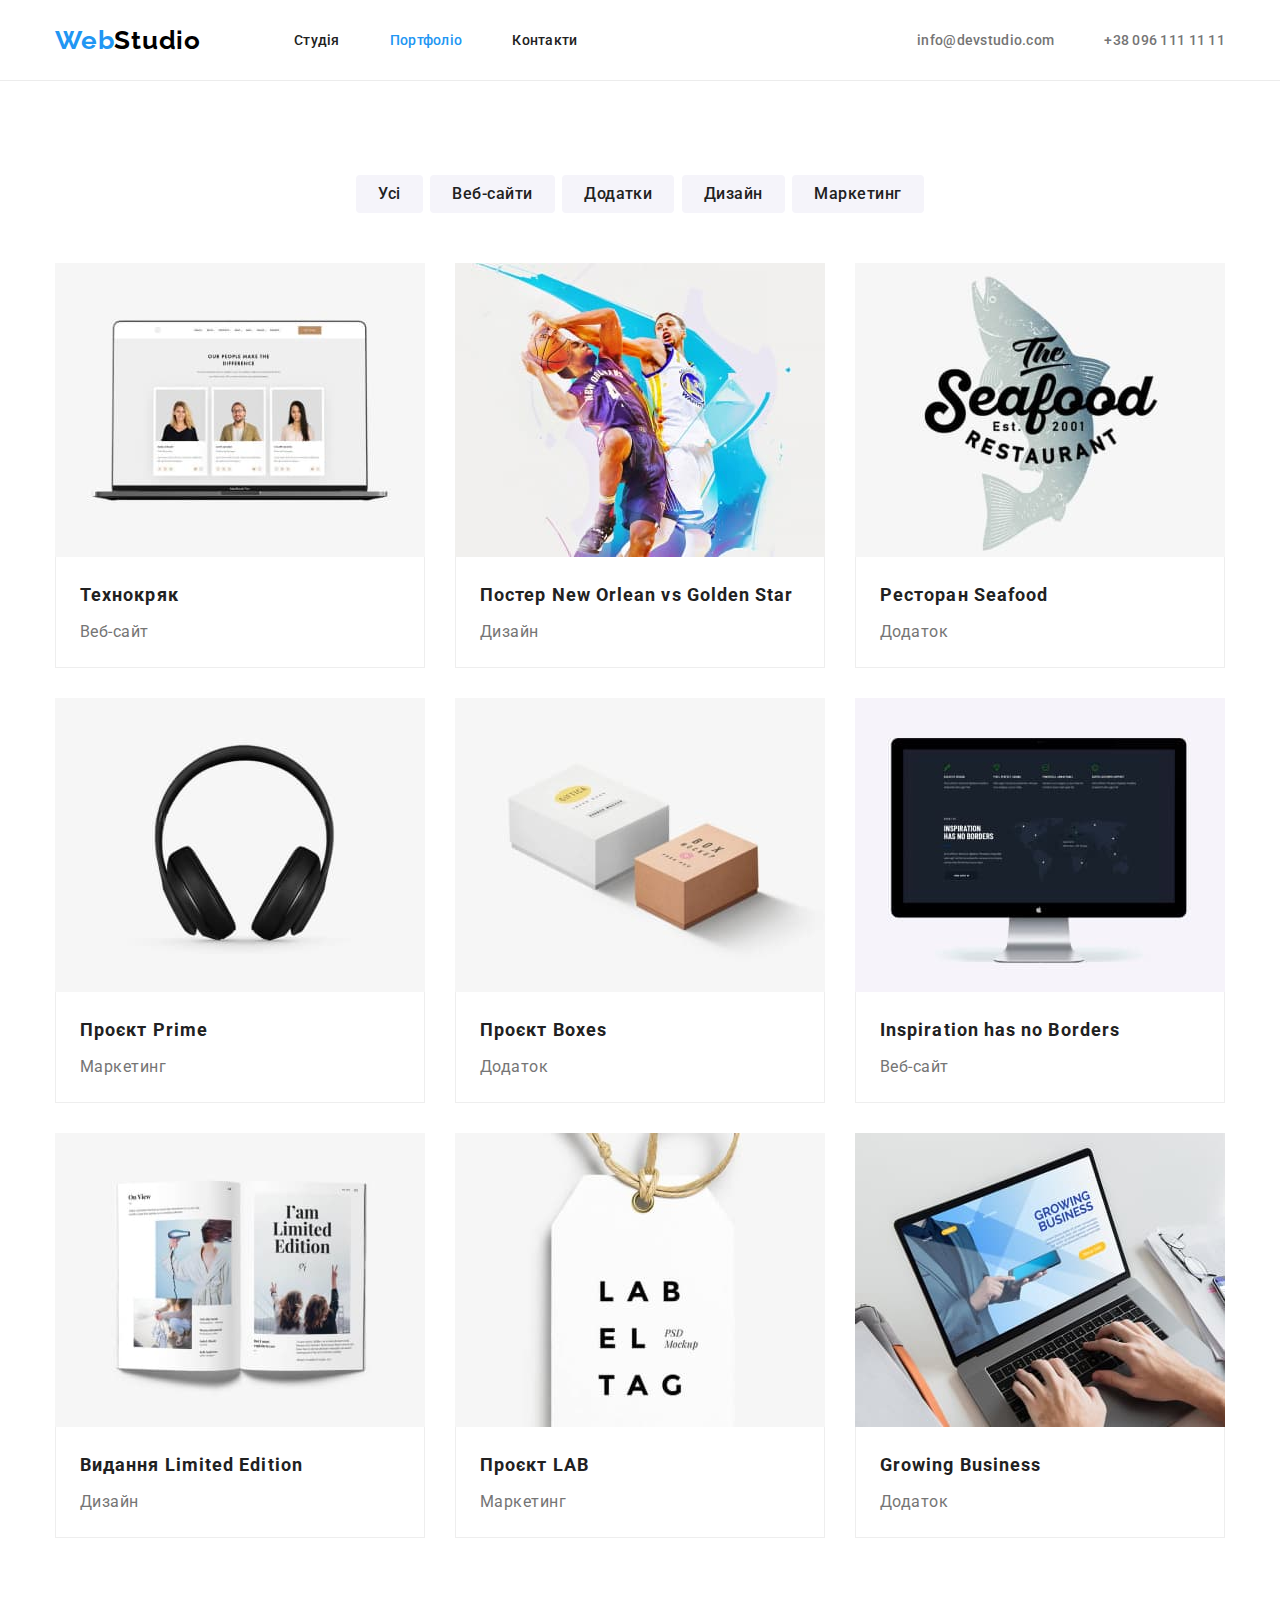
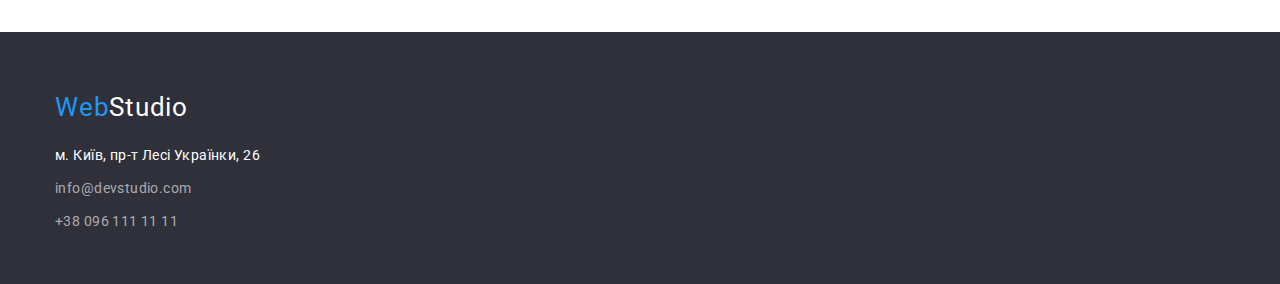
==== portfolio.html @ 0a311623 "додав" ====
<!DOCTYPE html>
<html lang="uk">

<head>
    <meta charset="UTF-8">
    <meta http-equiv="X-UA-Compatible" content="IE=edge">
    <meta name="viewport" content="width=device-width, initial-scale=1.0">
    <title>home-work4</title>
    <link rel="preconnect" href="https://fonts.googleapis.com">
    <link rel="preconnect" href="https://fonts.gstatic.com" crossorigin>
    <link
        href="https://fonts.googleapis.com/css2?family=Raleway:wght@700&family=Roboto:wght@400;500;700;900&display=swap"
        rel="stylesheet">
    <link rel="stylesheet"
        href="https://cdnjs.cloudflare.com/ajax/libs/modern-normalize/1.1.0/modern-normalize.min.css">
    <link rel="stylesheet" href="./css/styles.css" />
</head>

<body>
    <!-- Шапка та навігація -->
    <header class="header">
        <div class="container header-container">
            <nav class="header-nav">
                <a class="header-logo link" href="index.html">
                    Web<span class="header-studio link">Studio</span>
                </a>
                <ul class="site-nav list">
                    <li class="item"><a class="header-list-link header-link link list-aktive-link " href="./">Студія</a>
                    </li>
                    <li class="item"><a class="header-list-link header-link link list-aktive-link kurent"
                            href="./portfolio.html">Портфоліо</a></li>
                    <li class="item"><a class="header-list-link header-link link list-aktive-link"
                            href="#contakts">Контакти</a></li>
                </ul>
            </nav>
            <ul class="header-contakt list">
                <li class="item"> <a class="header-mail-link header-list-link item header-link link list-aktive-link"
                        href="mail:info@devstudio.com">info@devstudio.com</a></li>
                <li class="item"> <a class="header-tel-link header-list-link item  header-link link list-aktive-link"
                        href="tel:+380961111111">+38 096 111 11
                        11</a></li>
            </ul>
        </div>
    </header>
    <main>
        <section class="section">
            <div class="container">
                <h1 class="visually-hidden">Портфоліо</h1>
                <ul class="client-list list">
                    <li class="item"> <button class="button-portholio button" type="button">Усі</button> </li>
                    <li class="item"> <button class="button-portholio button" type="button">Веб-сайти</button> </li>
                    <li class="item"> <button class="button-portholio button" type="button">Додатки</button> </li>
                    <li class="item"> <button class="button-portholio button" type="button">Дизайн</button> </li>
                    <li class="item"> <button class="button-portholio button" type="button"> Маркетинг</button></li>
                </ul>
                <ul class="list portfolio-blok">
                    <li class="portholio-item">
                        <img class="poster-img" src="./images/Web-site.jpg" alt="" width="370" height="294">

                        <div class="container-cards">
                        <h2 class="poster-text">Технокряк</h2>
                        <p class="poster-text2">Веб-сайт</p>
                        </div>
                    </li>
                    <li class="portholio-item">
            
                        <img class="poster-img" src="./images/New-Orlean-vs-Golden-Star.jpg" alt="" width="370"
                            height="294">
                            <div class="container-cards">
                        <h2 class="poster-text">Постер New Orlean vs Golden Star</h2>
                        <p class="poster-text2">Дизайн</p>
                        </div>
                    </li>
                    <li class="portholio-item">
                        <img class="poster-img" src="./images/Seafood.jpg" alt="" width="370" height="294">
                        <div class="container-cards">
                        <h2 class="poster-text">Ресторан Seafood</h2>
                        <p class="poster-text2">Додаток</p>
                        </div>
                    </li>
                    <li class="portholio-item">
                        <img class="poster-img" src="./images/Prime.jpg" alt="" width="370" height="294">
                        <div class="container-cards">
                        <h2 class="poster-text">Проєкт Prime</h2>
                        <p class="poster-text2">Маркетинг</p>
                        </div>
                    </li>
                    <li class="portholio-item">
                        <img class="poster-img" src="./images/Boxes.jpg" alt="" width="370" height="294">
                        <div class="container-cards">
                        <h2 class="poster-text">Проєкт Boxes</h2>
                        <p class="poster-text2">Додаток</p>
                        </div>
                    </li>
                    <li class="portholio-item">
                        <img class="poster-img" src="./images/Inspiration-has-no-Borders.jpg" alt="" width="370"
                            height="294">
                            <div class="container-cards">
                        <h2 class="poster-text">Inspiration has no Borders</h2>
                        <p class="poster-text2">Веб-сайт</p>
                        </div>
                    </li>
                    <li class="portholio-item">
                        <img class="poster-img" src="./images/Limited-Edition.jpg" alt="" width="370" height="294">
                        <div class="container-cards">
                        <h2 class="poster-text">Видання Limited Edition</h2>
                        <p class="poster-text2">Дизайн</p>
                        </div>
                    </li>
                    <li class="portholio-item">
                        <img class="poster-img" src="./images/LAB.jpg" alt="" width="370" height="294">
                        <div class="container-cards">
                        <h3 class="poster-text">Проєкт LAB</h3>
                        <p class="poster-text2">Маркетинг</p>
                        </div>
                    </li>
                    <li class="portholio-item">
                        <img class="poster-img" src="./images/Growing-Business.jpg" alt="" width="370" height="294">
                        <div class="container-cards">
                        <h2 class="poster-text">Growing Business</h2>
                        <p class="poster-text2">Додаток</p>
                        </div>
                    </li>
                </ul>
            </div>
        </section>
    </main>
    <footer class="footer">
        <div class="container">
            <a class="footer-logo link" href="index.html">
                Web<span class="footer-logo-studio">Studio</span>
            </a>
            <address id="contakts" class="footer-adres">
                <ul class="footer-ul list">
                    <li class="item"><a class="footer-list-item list-aktive-link link"
                            href="https://goo.gl/maps/NmpcZfHMNgNycroPA">м.
                            Київ,
                            пр-т Лесі Українки, 26</a></li>
                    <li class="item"><a class="footer-item list-aktive-link link"
                            href="mail:info@devstudio.com">info@devstudio.com</a>
                    </li >
                    <li class="item" ><a class="footer-item list-aktive-link link" href="tel:+380961111111">+38 096 111 11 11</a></li>
                </ul>
            </address>
        </div>
    </footer>
</body>

</html>
---- css/styles.css ----
:root {
  --bg-header-color: #fff;
  --text-section-footer-color: #fff;
  --bg-color: #f5f5f5;
  --bg-screan-footer-color: #2f303a;
  --focus-color: #2196f3;
  --accent-color: #2196f3;
  --o-nas-color: #757575;
  --title-text-color: #212121;
  --comands-color: #f5f4fa;
  --logo-studia-color: #0000;
  --header-studio-color: #000000;
   --border-cards-color: #EEEEEE;
  }
 body {
   font-family: 'Roboto' , sans-serif ;
   background-color: #fff;
   color: #757575;
  }
/* header */
.list {
  list-style-type: none;
  padding: 0;
  margin: 0;
}
.container{
  padding-left: 15px;
  padding-right: 15px;
  width: 1200px;
  margin-left: auto;
  margin-right: auto;
}
h1, h2, h3, p {
  margin-top: 0;
  margin-bottom: 0;
}
.header {
  border-bottom: 1px solid #ECECEC;
}
  .header-nav{
display: flex;
align-items:center ;

  }
.header-container {
  display: flex;
align-items:center ;
}
.header-contakt {
  display: flex;
  margin-left: auto;
}
.header-contakt .item + .item {
  margin-left: 50px;
}
.site-nav{
  display: flex;
  margin-left: 93px;
}
.site-nav .item + .item{
 
  margin-left: 50px;
}
.site-nav .header-list-link {
  display: block;
 padding-top: 32px;
 padding-bottom: 32px;
}


.button {
  cursor: pointer;
}
.header-logo {
  font-family: "Raleway", sans-serif;
  font-weight: 700;
  font-size: 26px;
  line-height: calc(31 / 26);
  letter-spacing: 0.03em;
  color: var(--accent-color);
}

.header-studio {
  color: var(--header-studio-color);
}
.link {
  text-decoration: none;
}
img {
    display: block;
    max-width: 100%;
    height: auto;
}

.section {
  padding-top: 94px;
  padding-bottom: 94px;
}
.header-list-link {
  font-weight: 500;
  font-size: 14px;
  line-height: calc(16 / 14);
  letter-spacing: 0.02em;
  color: var(--title-text-color);
}
.list-aktive-link:hover,
.list-aktive-link:focus {
  color: var(--focus-color);
}
.kurent {
  color: var(--focus-color);
}

.header-tel-link {
  font-weight: 500;
  font-size: 14px;
  line-height: calc(16 / 14);
  letter-spacing: 0.02em;
  color: var(--o-nas-color);
}
.header-mail-link {
  font-weight: 500;
  font-size: 14px;
  line-height: calc(16 / 14);
  letter-spacing: 0.02em;
  color: var(--o-nas-color);
}
/* Заголовок */
.hero {
  text-align: center;
  padding-top: 200px;
  padding-bottom: 200px;

background: var(--bg-screan-footer-color);
}
.hero-title {
  width: 694px;
  margin: 0 auto;
  margin-bottom: 30px;
  font-weight: 900;
  font-size: 44px;
  line-height: calc(60 / 44);
  letter-spacing: 0.06em;
  text-transform: uppercase;
  color: var(--bg-header-color);
}
.hero-buton {
  padding: 10px 32px;
  font-weight: 700;
  font-size: 16px;
  line-height: 30px;
  align-items: center;
  letter-spacing: 0.06em;
  color: #FFFFFF;
  background: #2196F3;
  box-shadow: 0px 4px 4px rgba(0, 0, 0, 0.15);
  border-radius: 4px;
  border: none;
}

/* УВАГА ДО ДЕТАЛЕЙ */
.about-list{
display: flex;

}
.about-list .item:not(:last-child) {
margin-right: 30px;
}
.about-list .item{
  flex-basis: calc((100% - 90px) / 3);
}
.about-list-text {
  margin-bottom: 10px;
  font-weight: 700;
  font-size: 14px;
  line-height: calc(16 / 14);
  letter-spacing: 0.03em;
  text-transform: uppercase;
  color: var(--title-text-color);
}
.about-list-text2 {
  margin-top: 0px;
  font-weight: 400;
  font-size: 14px;
  line-height: calc(24 / 14);
  letter-spacing: 0.03em;
 color:var(--o-nas-color)
  /* Чим ми займаємося */
}
.devaise-lis {
  font-weight: 700;
  font-size: 36px;
  line-height: calc(42 / 36);
  text-align: center;
  letter-spacing: 0.03em;
  color: var(--title-text-color);
}
.img {
margin-right: 30px;
box-sizing: border-box;
}
/* Наша команда */
.name-comands{
  background:var(--comands-color)
}

.name-comands-text {
  margin-bottom: 50px;
  height: 42px;
  font-weight: 700;
  font-size: 36px;
  line-height: calc(42 / 36);
  text-align: center;
  letter-spacing: 0.03em;
  color: var(--title-text-color);
}
.devaise-list-text{
  display: flex;
}
.name-comands-list {
  display: flex;
  justify-content: space-around;
  flex-direction: row;
}
.devaise-list-img{
  padding-bottom: 30px;
}
.container-commands-cart{
padding: 30px 10px;
}
.name-programist {
  margin-bottom: 10px;
  font-weight: 500;
  font-size: 16px;
  line-height: calc(19 / 16);
  text-align: center;
  letter-spacing: 0.03em;
  color: var(--title-text-color);
}
.name-profesion {
  font-size: 16px;
  line-height: calc(19 / 16);
  text-align: center;
  letter-spacing: 0.03em;
  color: var(--o-nas-color);
}
.name-comands-img{
}
.name-comands-programist {
  width: 270px;
  background: var(--bg-header-color);
  box-shadow: 0px 1px 3px rgba(0, 0, 0, 0.12), 0px 1px 1px rgba(0, 0, 0, 0.14),
    0px 2px 1px rgba(0, 0, 0, 0.2);
  border-radius: 0px 0px 4px 4px;
}
/* footer */
.footer {
  height: 252px;
  padding-top: 60px;
  padding-bottom: 60px;
  background: var(--bg-screan-footer-color);
}
.footer-logo {
  
  font-size: 26px;
  line-height: calc(31 / 26);
  letter-spacing: 0.03em;
  color: var(--accent-color);

}
.footer-logo-studio {
  color: var(--bg-header-color);
}
.footer-ul{
  list-style-type: none;
  padding: 0;
  margin: 0;
}
.footer-ul .item + .item {
  margin-top: 9px;
}
.footer-adres {
  margin-top: 20px;
}
.footer-list-item {
   font-style: normal;
  font-weight: 400;
  font-size: 14px;
  line-height: calc(24 / 14);
  letter-spacing: 0.03em;
  color: var(--text-section-footer-color);
}
.footer-item {
  font-style: normal;
  font-weight: 400;
  font-size: 14px;
  line-height: 24px;
  letter-spacing: 0.03em;
  color: rgba(255, 255, 255, 0.6);
}

/* Поттфолио */
.portfolio-blok{
  display: flex;
  flex-wrap: wrap;
}
.portholio-item {
  max-width: calc((100% - 60px)/3);
  margin-right: 30px;
}
.portholio-item:nth-child(n+4) {
  margin-top: 30px;
}
.portholio-item:nth-child(3n){
   margin-right: 0;
}


.visually-hidden {
    position: absolute;
    white-space: nowrap;
    width: 1px;
    height: 1px;
    overflow: hidden;
    border: 0;
    padding: 0;
    clip: rect(0 0 0 0);
    clip-path: inset(50%);
    margin: -1px;
  }
  .client-list{
  display: flex;
  justify-content: space-around;
  width: 575px;
  margin-bottom: 50px;
  margin-left: auto;
  margin-right: auto;
    

    }
    .button-portholio{
padding: 6px 22px;
border-radius: 4px;
border: none;
    }
 
.button-portholio:hover,
.button-portholio:focus {
    background-color: var(--focus-color);
    color: var(--bg-header-color);
    box-shadow: 0px 3px 1px rgba(0, 0, 0, 0.1), 0px 1px 2px rgba(0, 0, 0, 0.08), 0px 2px 2px rgba(0, 0, 0, 0.12);
    
}

.button-portholio {
    padding: 6px 22px;
    background-color: var(--comands-color);
    border-radius: 4px;
    border: none;
    font-weight: 500;
    font-size: 16px;
    line-height: 1.62;
    text-align: center;
    letter-spacing: 0.03em;
    color: var(--title-text-color);
    }
    {
  .all 
    padding: 6px 25px;
  }
.carts-button:hover,
.carts-button:focus {
  color: var(--bg-header-color);
  background: var(--accent-color);
  background: #188CE8;
  box-shadow: 0px 4px 4px rgba(0, 0, 0, 0.15);
  border-radius: 4px;
box-shadow: 0px 4px 4px rgba(0, 0, 0, 0.15);
border-radius: 4px
}
.commands-list-item {
  background-color: var(--bg-header-color);
  box-shadow: 0px 1px 3px rgba(0, 0, 0, 0.12), 0px 1px 1px rgba(0, 0, 0, 0.14),
    0px 2px 1px rgba(0, 0, 0, 0.2);
  border-radius: 0px 0px 4px 4px;
}
.container-cards{

 padding: 20px 24px;
 border: 1px solid var(--border-cards-color);
  border-top: none;
}
.poster-text {
  margin-bottom: 4px;
  font-weight: 700;
  font-size: 18px;
  line-height: calc(36 / 18);
  letter-spacing: 0.06em;
  color: var(--title-text-color);
}
.poster-text2 {
  font-size: 16px;
  line-height: calc(30 / 16);
  letter-spacing: 0.03em;
  color: var(--o-nas-color);
}
.flex-container{
  display: flex;
  padding: 300px;
}
.
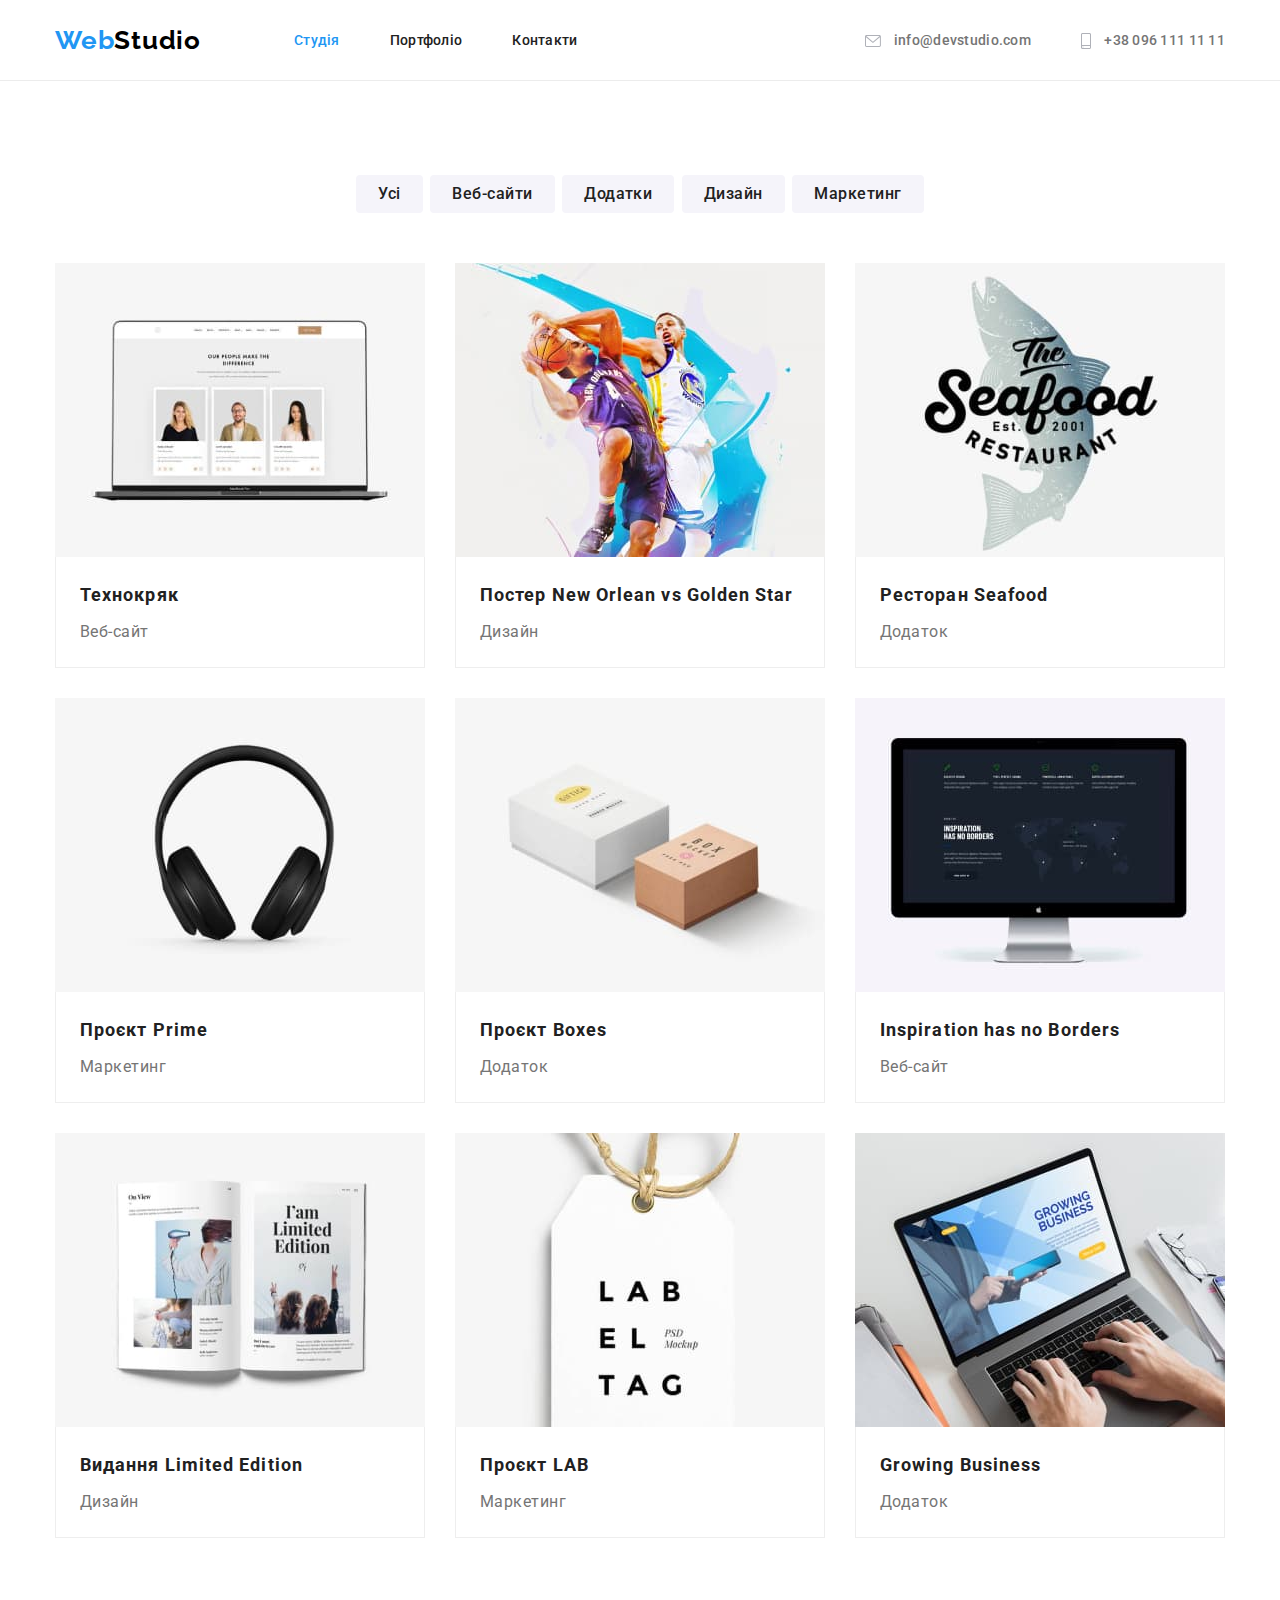
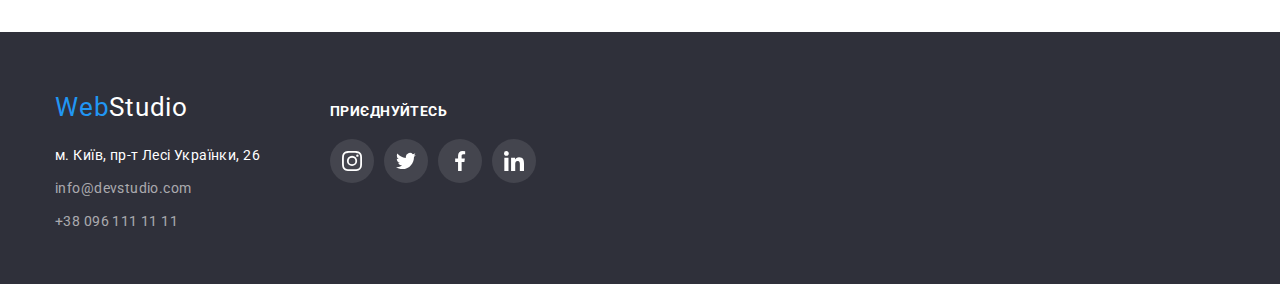
==== commit 3d985e4a: "домой" ====
--- a/portfolio.html
+++ b/portfolio.html
@@ -25,21 +25,30 @@
                     Web<span class="header-studio link">Studio</span>
                 </a>
                 <ul class="site-nav list">
-                    <li class="item"><a class="header-list-link header-link link list-aktive-link " href="./">Студія</a>
-                    </li>
-                    <li class="item"><a class="header-list-link header-link link list-aktive-link kurent"
+                    <li class="item"><a class="header-list-link link list-aktive-link kurent"
+                            href="./">Студія</a></li>
+                    <li class="item"><a class="header-list-link link list-aktive-link"
                             href="./portfolio.html">Портфоліо</a></li>
-                    <li class="item"><a class="header-list-link header-link link list-aktive-link"
+                    <li class="item"><a class="header-list-link link list-aktive-link"
                             href="#contakts">Контакти</a></li>
                 </ul>
             </nav>
             <ul class="header-contakt list">
-                <li class="item"> <a class="header-mail-link header-list-link item header-link link list-aktive-link"
-                        href="mail:info@devstudio.com">info@devstudio.com</a></li>
-                <li class="item"> <a class="header-tel-link header-list-link item  header-link link list-aktive-link"
-                        href="tel:+380961111111">+38 096 111 11
-                        11</a></li>
-            </ul>
+                <li class="item ">
+                  <a class="header-mail-link header-list-link item link list-aktive-link" href="mailto:info@devstudio.com">
+                    <svg class="contacts-icon" width="16px" height="12px">
+                      <use href="./images/sotset.svg#icon-envelope"></use>
+                    </svg>
+                    info@devstudio.com
+                  </a>
+                </li>
+                <li class="item "><a class="header-mail-link header-list-link item link list-aktive-link" href="tel:+380961111111">
+                    
+                    <svg class="contacts-icon" width="10px" height="16px">
+                      <use href="./images/sotset.svg#icon-smartphone"></use>
+                    </svg>
+                    +38 096 111 11 11</a></li>
+              </ul>
         </div>
     </header>
     <main>
@@ -126,22 +135,60 @@
         </section>
     </main>
     <footer class="footer">
-        <div class="container">
-            <a class="footer-logo link" href="index.html">
-                Web<span class="footer-logo-studio">Studio</span>
-            </a>
-            <address id="contakts" class="footer-adres">
-                <ul class="footer-ul list">
-                    <li class="item"><a class="footer-list-item list-aktive-link link"
-                            href="https://goo.gl/maps/NmpcZfHMNgNycroPA">м.
-                            Київ,
-                            пр-т Лесі Українки, 26</a></li>
-                    <li class="item"><a class="footer-item list-aktive-link link"
-                            href="mail:info@devstudio.com">info@devstudio.com</a>
-                    </li >
-                    <li class="item" ><a class="footer-item list-aktive-link link" href="tel:+380961111111">+38 096 111 11 11</a></li>
+        <div class="container footer-container">
+            <div class="ft-info">
+                <a class="footer-logo link" href="index.html">
+                    Web<span class="footer-logo-studio">Studio</span>
+                </a>
+                <address id="contakts" class="footer-adres">
+                    <ul class="footer-ul list">
+                        <li class="item"><a class="footer-list-item list-aktive-link link"
+                                href="https://goo.gl/maps/NmpcZfHMNgNycroPA">м.
+                                Київ,
+                                пр-т Лесі Українки, 26</a></li>
+                        <li class="item"><a class="footer-item list-aktive-link link"
+                                href="mail:info@devstudio.com">info@devstudio.com</a>
+                        </li>
+                        <li class="item"><a class="footer-item list-aktive-link link" href="tel:+380961111111">+38 096
+                                111 11 11</a></li>
+                    </ul>
+                </address>
+            </div>
+            <div class="ft-info">
+                <h2 class="priednuysa">приєднуйтесь</h2>
+                <ul class="social-ul list">
+                    <li class="social-item-ft">
+                        <a href="" class="link-icon link">
+                            <svg width="20px" height="20px">
+                                <use href="./images/sotset.svg#icon-instagram"></use>
+                            </svg>
+                        </a>
+                    </li>
+                    <li class="social-item-ft">
+                        <a href="" class="link-icon link">
+                            <svg width="20px" height="20px">
+                                <use href="./images/sotset.svg#icon-twitter"></use>
+                                </svg>
+                        </a>
+                    </li>
+                    <li class="social-item-ft">
+                        <a href="" class="link-icon link">
+                            <svg width="20px" height="20px">
+                                <use href="./images/sotset.svg#icon-facebook"></use>
+                            </svg>
+                        </a>
+                    </li>
+                    <li class="social-item-ft">
+                        <a href="" class="link-icon link">
+                            <svg class="sotset-icon" width="20px" height="20px">
+                                <use href="./images/sotset.svg#icon-linkedin"></use>
+                            </svg>
+                        </a>
+                    </li>
+
                 </ul>
-            </address>
+
+            </div>
         </div>
     </footer>
 </body>
--- a/css/styles.css
+++ b/css/styles.css
@@ -11,11 +11,15 @@
   --logo-studia-color: #0000;
   --header-studio-color: #000000;
    --border-cards-color: #EEEEEE;
+   --icon-currentColor: #AFB1B8;
+   --icon-accent-partners-color:#2196F3;
+    --icon-social-accent-color:#fff;
   }
  body {
+  
    font-family: 'Roboto' , sans-serif ;
-   background-color: #fff;
-   color: #757575;
+   background-color: var(--bg-header-color);
+    fill: var(--icon-currentColor)
   }
 /* header */
 .list {
@@ -42,14 +46,17 @@
 align-items:center ;
 
   }
+ 
 .header-container {
   display: flex;
 align-items:center ;
 }
+
 .header-contakt {
   display: flex;
   margin-left: auto;
 }
+
 .header-contakt .item + .item {
   margin-left: 50px;
 }
@@ -106,9 +113,16 @@
 .list-aktive-link:hover,
 .list-aktive-link:focus {
   color: var(--focus-color);
+  fill: var(--icon-accent-partners-color);
 }
 .kurent {
   color: var(--focus-color);
+}
+/* иконки тел. и меил */
+.contacts-icon {
+  vertical-align: middle;
+	margin-right: 10px;
+  color: var(--o-nas-color);
 }
 
 .header-tel-link {
@@ -123,15 +137,22 @@
   font-size: 14px;
   line-height: calc(16 / 14);
   letter-spacing: 0.02em;
-  color: var(--o-nas-color);
+  color: var(--o-nas-color); */
 }
 /* Заголовок */
 .hero {
   text-align: center;
   padding-top: 200px;
   padding-bottom: 200px;
-
-background: var(--bg-screan-footer-color);
+ background: var(--bg-screan-footer-color);
+
+    height: 600px;
+    max-width: 1600px;
+    margin-left: auto;
+    margin-right: auto;
+    background-position: center;
+    background-repeat: no-repeat;
+    background-image: linear-gradient(rgba(47, 48, 58, 0.4),rgba(47, 48, 58, 0.4)),url(../images/geroy.jpg)
 }
 .hero-title {
   width: 694px;
@@ -159,6 +180,7 @@
 }
 
 /* УВАГА ДО ДЕТАЛЕЙ */
+
 .about-list{
 display: flex;
 
@@ -168,6 +190,29 @@
 }
 .about-list .item{
   flex-basis: calc((100% - 90px) / 3);
+}
+.list-item::before{
+display:block;
+content:"" ;
+height: 120px;
+background-size: 70px;
+background-repeat: no-repeat;
+background-position: center;
+background-color: #F5F4FA;
+border-radius: 4px;
+margin-bottom: 30px;
+}
+.icon-antenna::before{
+  background-image:url(../images/antenna\ 1.svg)
+}
+.icon-clock::before{
+  background-image: url(../images/clock\ 1.svg);
+}
+.icon-diagram::before{
+  background-image: url(../images/diagram\ 1.svg);
+}
+.icon-astronaut::before{
+  background-image: url(../images/astronaut\ 1.svg);
 }
 .about-list-text {
   margin-bottom: 10px;
@@ -217,6 +262,7 @@
 .devaise-list-text{
   display: flex;
 }
+
 .name-comands-list {
   display: flex;
   justify-content: space-around;
@@ -228,6 +274,7 @@
 .container-commands-cart{
 padding: 30px 10px;
 }
+
 .name-programist {
   margin-bottom: 10px;
   font-weight: 500;
@@ -244,8 +291,27 @@
   letter-spacing: 0.03em;
   color: var(--o-nas-color);
 }
-.name-comands-img{
-}
+.container-commands-cart .list{
+    display: flex;
+    justify-content: center;
+    gap: 10px;
+}
+.social-item .link {
+  display: flex;
+  align-items: center;
+  justify-content: center;
+  width: 44px;
+  height: 44px;
+  fill: var(--icon-currentColor);
+
+}
+
+.social-item .link:hover {
+  fill: var(--icon-social-accent-color);
+  background-color: var(--focus-color);
+  border-radius: 50%
+}
+
 .name-comands-programist {
   width: 270px;
   background: var(--bg-header-color);
@@ -253,6 +319,19 @@
     0px 2px 1px rgba(0, 0, 0, 0.2);
   border-radius: 0px 0px 4px 4px;
 }
+.client{
+  display: flex;
+  justify-content:space-around;
+}
+.svg-icon{
+    border: 1px solid var(--icon-currentColor);
+    border-radius: 4px;
+    fill: var(--icon-currentColor);
+}
+.svg-icon:hover{
+  fill: var(--icon-accent-partners-color);
+  border-color: var(--icon-accent-partners-color);
+  }
 /* footer */
 .footer {
   height: 252px;
@@ -298,6 +377,53 @@
   letter-spacing: 0.03em;
   color: rgba(255, 255, 255, 0.6);
 }
+/* футер сотсети */
+
+.social-ul{
+  display: flex;
+  justify-content: center;
+  gap: 10px;
+  /* left: 10px; */
+  /* outline: 1px solid red; */
+ }
+
+ .footer-container {
+  display: flex;
+  align-items: baseline;
+  gap: 70px;
+ }
+ .ft-info .social-ul {
+  display: flex;
+  justify-content: center;
+  position: relative;
+ }
+ .social-ul .link-icon {
+  display: flex;
+    align-items: center;
+    justify-content: center;
+    width: 44px;
+    height: 44px;
+    fill: #fff;
+    background-color: rgba(255, 255, 255, 0.1);
+    border-radius: 50%
+ }
+  /* outline: 2px solid teal; */
+
+ .priednuysa{
+    font-size: 14px;
+    line-height: calc(16/14);
+    color: var(--text-section-footer-color);
+    font-weight: 700;
+    letter-spacing: 0.03em;
+    text-transform: uppercase;
+    margin-bottom: 20px;
+ }
+ .link-icon:hover{
+  fill: var(--icon-social-accent-color);
+    background-color: var(--focus-color);
+    border-radius: 50%
+ }
+
 
 /* Поттфолио */
 .portfolio-blok{
@@ -408,4 +534,13 @@
   display: flex;
   padding: 300px;
 }
-.+.buton{
+  padding: 0;
+  border: none;
+}
+.buton-icon{
+  width: 44px;
+  height: 44px;
+  background: #FFFFFF;
+  
+}
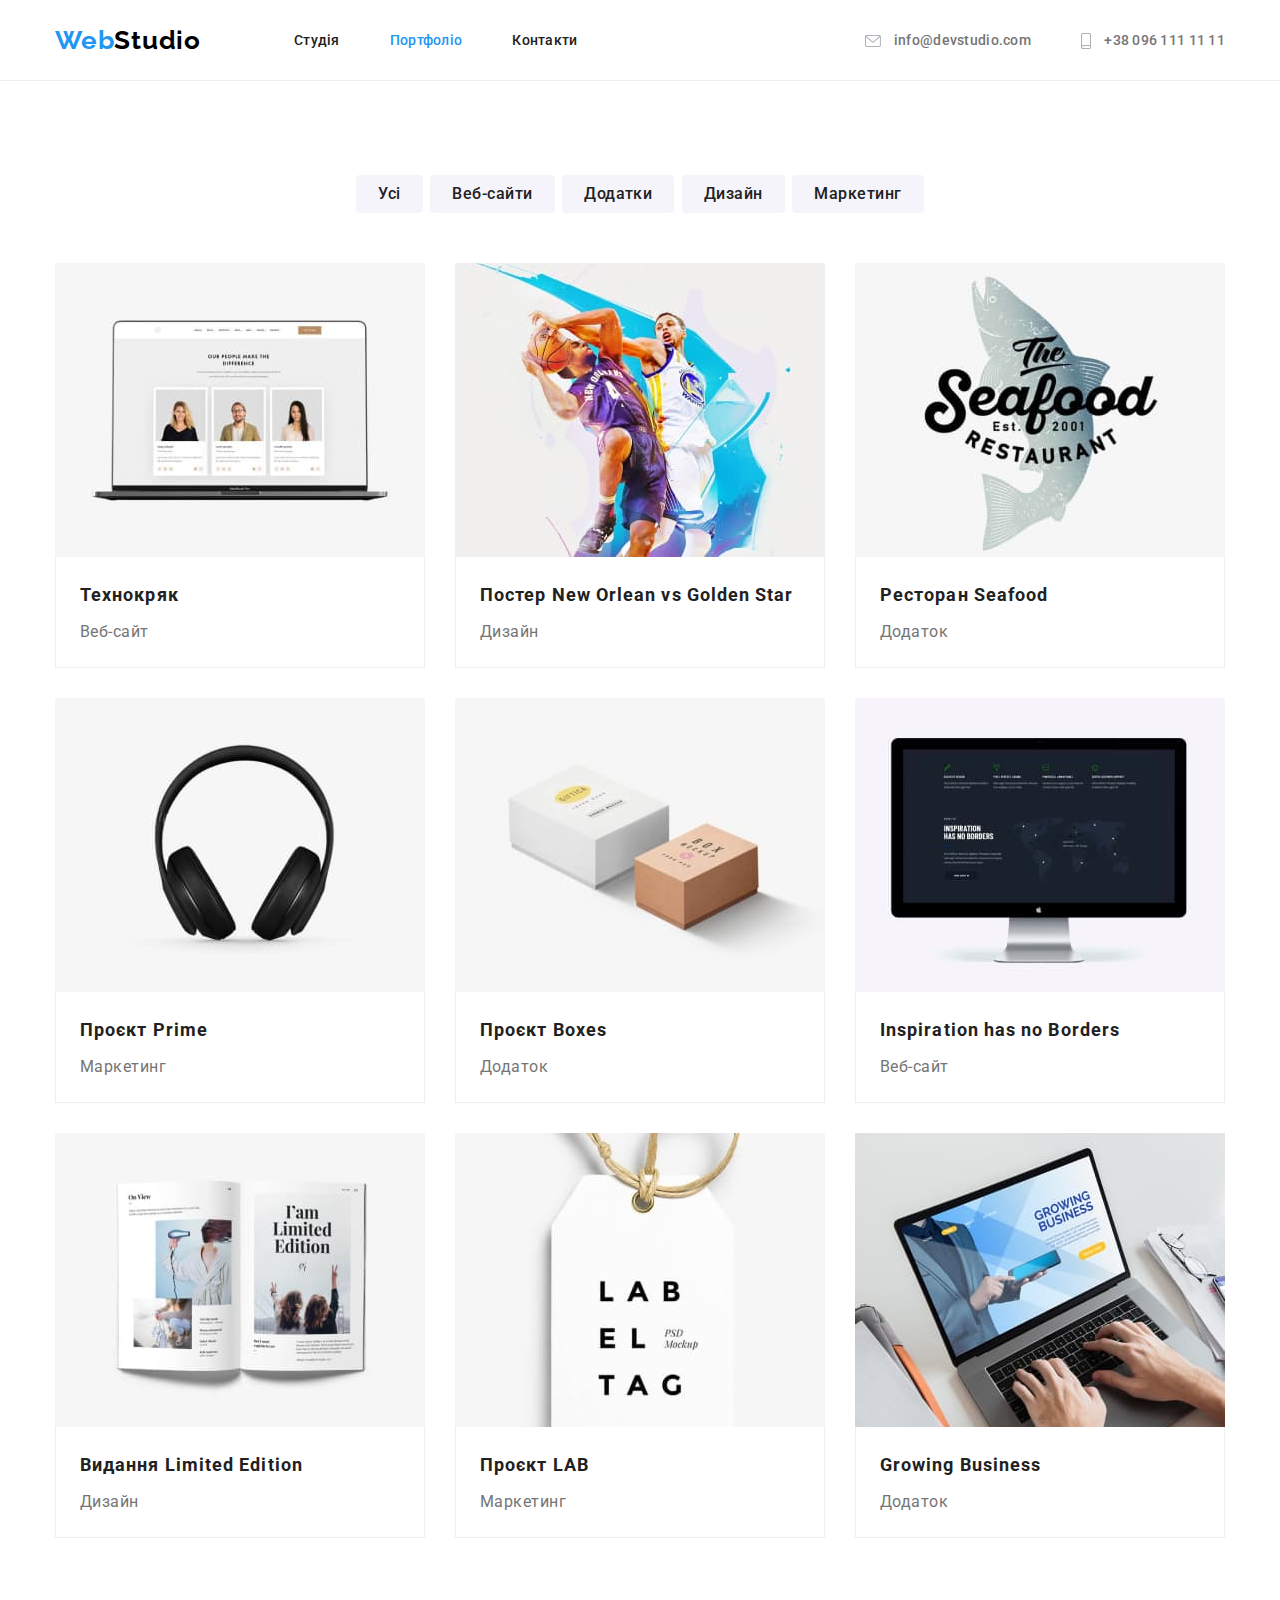
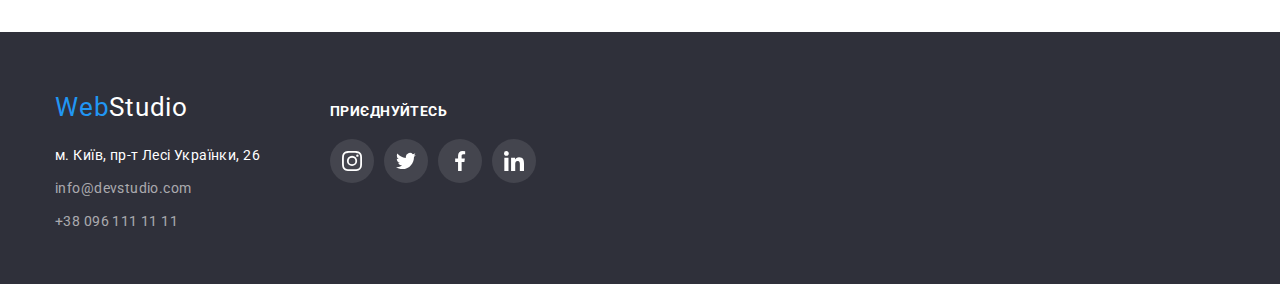
==== commit 102f53a7: "спать" ====
--- a/portfolio.html
+++ b/portfolio.html
@@ -25,9 +25,9 @@
                     Web<span class="header-studio link">Studio</span>
                 </a>
                 <ul class="site-nav list">
+                    <li class="item"><a class="header-list-link link list-aktive-link"
+                            href="./">Студія</a></li>
                     <li class="item"><a class="header-list-link link list-aktive-link kurent"
-                            href="./">Студія</a></li>
-                    <li class="item"><a class="header-list-link link list-aktive-link"
                             href="./portfolio.html">Портфоліо</a></li>
                     <li class="item"><a class="header-list-link link list-aktive-link"
                             href="#contakts">Контакти</a></li>
@@ -64,71 +64,95 @@
                 </ul>
                 <ul class="list portfolio-blok">
                     <li class="portholio-item">
+                        <a href="" class="link">
                         <img class="poster-img" src="./images/Web-site.jpg" alt="" width="370" height="294">
 
                         <div class="container-cards">
                         <h2 class="poster-text">Технокряк</h2>
                         <p class="poster-text2">Веб-сайт</p>
                         </div>
-                    </li>
-                    <li class="portholio-item">
-            
+                        </a>
+                    </li>
+                    <li class="portholio-item">
+            <a href="" class="link">
                         <img class="poster-img" src="./images/New-Orlean-vs-Golden-Star.jpg" alt="" width="370"
                             height="294">
                             <div class="container-cards">
                         <h2 class="poster-text">Постер New Orlean vs Golden Star</h2>
                         <p class="poster-text2">Дизайн</p>
                         </div>
-                    </li>
-                    <li class="portholio-item">
+                        </a>
+                    </li>
+                    
+                    <li class="portholio-item">
+                        <a href="" class="link">
                         <img class="poster-img" src="./images/Seafood.jpg" alt="" width="370" height="294">
                         <div class="container-cards">
                         <h2 class="poster-text">Ресторан Seafood</h2>
                         <p class="poster-text2">Додаток</p>
                         </div>
-                    </li>
-                    <li class="portholio-item">
+                        </a>
+                    </li>
+                    
+                    <li class="portholio-item">
+                        <a href="" class="link">
                         <img class="poster-img" src="./images/Prime.jpg" alt="" width="370" height="294">
                         <div class="container-cards">
                         <h2 class="poster-text">Проєкт Prime</h2>
                         <p class="poster-text2">Маркетинг</p>
                         </div>
-                    </li>
-                    <li class="portholio-item">
+                        </a>
+                    </li>
+                    
+                    <li class="portholio-item">
+                        <a href="" class="link">
                         <img class="poster-img" src="./images/Boxes.jpg" alt="" width="370" height="294">
                         <div class="container-cards">
                         <h2 class="poster-text">Проєкт Boxes</h2>
                         <p class="poster-text2">Додаток</p>
                         </div>
-                    </li>
-                    <li class="portholio-item">
+                        </a>
+                    </li>
+                    
+                    <li class="portholio-item">
+                        <a href="" class="link">
                         <img class="poster-img" src="./images/Inspiration-has-no-Borders.jpg" alt="" width="370"
                             height="294">
                             <div class="container-cards">
                         <h2 class="poster-text">Inspiration has no Borders</h2>
                         <p class="poster-text2">Веб-сайт</p>
                         </div>
-                    </li>
-                    <li class="portholio-item">
+                        </a>
+                    </li>
+                    
+                    <li class="portholio-item">
+                        <a href="" class="link">
                         <img class="poster-img" src="./images/Limited-Edition.jpg" alt="" width="370" height="294">
                         <div class="container-cards">
                         <h2 class="poster-text">Видання Limited Edition</h2>
                         <p class="poster-text2">Дизайн</p>
                         </div>
-                    </li>
-                    <li class="portholio-item">
+                        </a>
+                    </li>
+                    
+                    <li class="portholio-item">
+                        <a href="" class="link">
                         <img class="poster-img" src="./images/LAB.jpg" alt="" width="370" height="294">
                         <div class="container-cards">
                         <h3 class="poster-text">Проєкт LAB</h3>
                         <p class="poster-text2">Маркетинг</p>
                         </div>
-                    </li>
-                    <li class="portholio-item">
+                        </a>
+                    </li>
+                    
+                    <li class="portholio-item">
+                        <a href="" class="link">
                         <img class="poster-img" src="./images/Growing-Business.jpg" alt="" width="370" height="294">
                         <div class="container-cards">
                         <h2 class="poster-text">Growing Business</h2>
                         <p class="poster-text2">Додаток</p>
                         </div>
+                        </a>
                     </li>
                 </ul>
             </div>
--- a/css/styles.css
+++ b/css/styles.css
@@ -146,7 +146,7 @@
   padding-bottom: 200px;
  background: var(--bg-screan-footer-color);
 
-    height: 600px;
+  
     max-width: 1600px;
     margin-left: auto;
     margin-right: auto;
@@ -306,7 +306,8 @@
 
 }
 
-.social-item .link:hover {
+.social-item .link:hover,
+ .social-item .link:focus{
   fill: var(--icon-social-accent-color);
   background-color: var(--focus-color);
   border-radius: 50%
@@ -319,18 +320,35 @@
     0px 2px 1px rgba(0, 0, 0, 0.2);
   border-radius: 0px 0px 4px 4px;
 }
+.sotset .social-item{
+padding-top: 16px;
+}
 .client{
   display: flex;
-  justify-content:space-around;
+  justify-content:center;
+  gap: 30px;
+ 
 }
 .svg-icon{
-    border: 1px solid var(--icon-currentColor);
+    display: flex;
+    align-items: center;
+    justify-content: center;
+    /* width:170px;
+    height: 92px; */
+    border: 1px solid #AFB1B8;
     border-radius: 4px;
-    fill: var(--icon-currentColor);
-}
-.svg-icon:hover{
+    fill:var(--icon-currentColor);
+    /* border: 1px solid var(--icon-currentColor);
+    border-radius: 4px;
+    fill: var(--icon-currentColor); */
+
+}
+.client .svg-icon:hover,
+.client .svg-icon:focus {
   fill: var(--icon-accent-partners-color);
   border-color: var(--icon-accent-partners-color);
+  
+  
   }
 /* footer */
 .footer {
@@ -418,7 +436,8 @@
     text-transform: uppercase;
     margin-bottom: 20px;
  }
- .link-icon:hover{
+ .link-icon:hover,
+  .link-icon:focus{
   fill: var(--icon-social-accent-color);
     background-color: var(--focus-color);
     border-radius: 50%
@@ -429,6 +448,11 @@
 .portfolio-blok{
   display: flex;
   flex-wrap: wrap;
+   /* margin-bottom: 50px; */
+/* 
+    width: 575px;
+    margin-left: auto;
+    margin-right: auto; */
 }
 .portholio-item {
   max-width: calc((100% - 60px)/3);
@@ -461,6 +485,7 @@
   margin-bottom: 50px;
   margin-left: auto;
   margin-right: auto;
+  
     
 
     }
@@ -516,6 +541,19 @@
  border: 1px solid var(--border-cards-color);
   border-top: none;
 }
+.portfolio-blok .link{
+  display: block;
+}
+.portfolio-blok .link:hover,
+ .portfolio-blok .link:focus {
+    box-shadow: 0px 1px 1px rgba(0, 0, 0, 0.12), 0px 4px 4px rgba(0, 0, 0, 0.06), 1px 4px 6px rgba(0, 0, 0, 0.16);
+ }
+ .portfolio-blok> .item:nth-child(n+4) {
+    margin-top: 30px;
+    }
+    .portfolio-blok .item:nth-child(3n){
+     margin-right: 0;
+ }
 .poster-text {
   margin-bottom: 4px;
   font-weight: 700;
